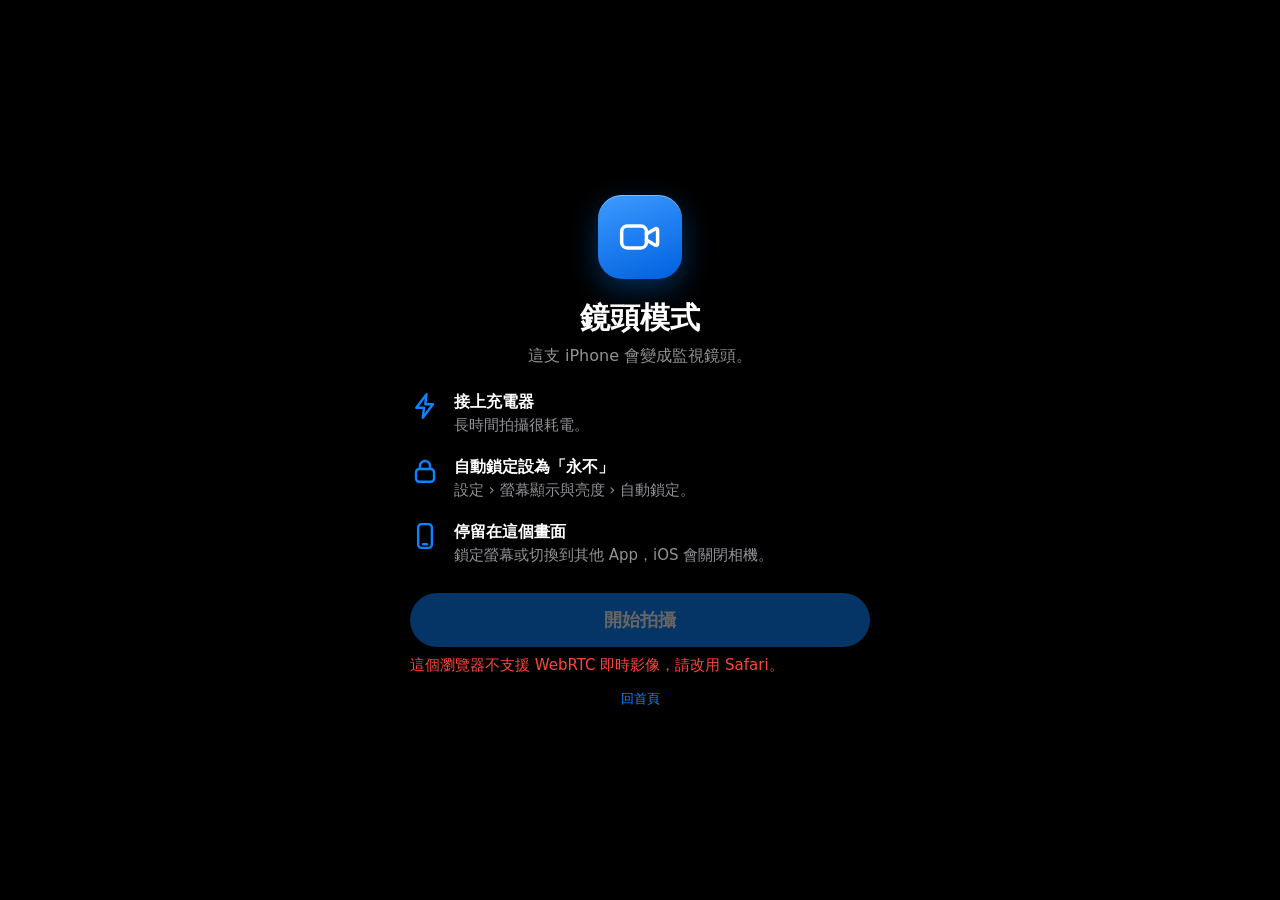
==== camera.html @ 13fc5b49 "介面改版：採用 iOS 27 Liquid Glass 設計語言（浮動玻璃按鈕列、底部單、分組清單、線條圖示） Co-Authored-By: Claude Opus 5.5 <noreply@ant" ====
<!DOCTYPE html>
<html lang="zh-Hant">
<head>
  <meta charset="utf-8">
  <meta name="viewport" content="width=device-width, initial-scale=1, viewport-fit=cover">
  <meta name="apple-mobile-web-app-capable" content="yes">
  <meta name="mobile-web-app-capable" content="yes">
  <meta name="apple-mobile-web-app-status-bar-style" content="black-translucent">
  <meta name="apple-mobile-web-app-title" content="監視鏡頭">
  <meta name="theme-color" content="#000000">
  <meta name="referrer" content="no-referrer">
  <link rel="apple-touch-icon" href="icons/icon-180.png">
  <link rel="icon" href="icons/icon-192.png">
  <link rel="manifest" href="manifest.webmanifest">
  <title>鏡頭｜家用監視器</title>
  <link rel="stylesheet" href="css/style.css?v=7">
</head>
<body class="page-camera theme-dark">
  <video id="preview" autoplay playsinline muted></video>

  <header class="topbar">
    <div class="chip glass" id="status"><span class="dot wait"></span><span id="statusText">準備中</span></div>
    <div class="chip glass" id="camName">鏡頭</div>
    <div class="chip glass" id="viewerCount" title="正在監看的裝置數"><svg class="ic"><use href="icons/sprite.svg?v=7#eye"/></svg><span id="viewerNum">0</span></div>
    <div class="chip glass hidden" id="pinChip" title="配對碼"><svg class="ic"><use href="icons/sprite.svg?v=7#key"/></svg><b id="pinText">----</b></div>
  </header>

  <nav class="dock glass" id="toolbar" aria-label="鏡頭控制">
    <button type="button" class="dock-btn" id="btnFlip" aria-label="切換前後鏡頭"><svg class="ic"><use href="icons/sprite.svg?v=7#flip"/></svg></button>
    <label class="dock-pill" for="selQuality">
      <select id="selQuality" aria-label="畫質">
        <option value="480">480p</option>
        <option value="720">720p</option>
        <option value="1080">1080p</option>
      </select>
    </label>
    <button type="button" class="dock-btn" id="btnMic" aria-label="麥克風"><svg class="ic"><use href="icons/sprite.svg?v=7#mic"/></svg></button>
    <button type="button" class="dock-btn" id="btnBlack" aria-label="黑畫面省電"><svg class="ic"><use href="icons/sprite.svg?v=7#moon"/></svg></button>
    <span class="dock-sep"></span>
    <button type="button" class="dock-btn" id="btnQR" aria-label="QR Code 與配對碼"><svg class="ic"><use href="icons/sprite.svg?v=7#qr"/></svg></button>
    <button type="button" class="dock-btn" id="btnSettings" aria-label="設定"><svg class="ic"><use href="icons/sprite.svg?v=7#gear"/></svg></button>
  </nav>

  <div id="blackout" class="blackout hidden">
    <div class="blackout-hint" id="blackoutHint">拍攝中<br>連點兩下回到畫面</div>
  </div>

  <!-- 開始畫面 -->
  <div id="startOverlay" class="overlay">
    <div class="card">
      <div class="hero-icon"><svg class="ic"><use href="icons/sprite.svg?v=7#cam"/></svg></div>
      <h1>鏡頭模式</h1>
      <p class="lead">這支 iPhone 會變成監視鏡頭。</p>
      <p id="joinNote" class="note hidden" style="text-align:center">你正在把這支手機加入一個已經建立的房間。</p>
      <ul class="features">
        <li><svg class="ic"><use href="icons/sprite.svg?v=7#bolt"/></svg><div><b>接上充電器</b><span>長時間拍攝很耗電。</span></div></li>
        <li><svg class="ic"><use href="icons/sprite.svg?v=7#lock"/></svg><div><b>自動鎖定設為「永不」</b><span>設定 › 螢幕顯示與亮度 › 自動鎖定。</span></div></li>
        <li><svg class="ic"><use href="icons/sprite.svg?v=7#phone"/></svg><div><b>停留在這個畫面</b><span>鎖定螢幕或切換到其他 App，iOS 會關閉相機。</span></div></li>
      </ul>
      <button type="button" class="primary cta" id="btnStart">開始拍攝</button>
      <p id="startError" class="error hidden"></p>
      <p class="small"><a href="index.html">回首頁</a></p>
    </div>
  </div>

  <!-- QR Code 視窗 -->
  <div id="qrModal" class="modal hidden" role="dialog" aria-modal="true" aria-labelledby="qrTitle">
    <div class="card">
      <div class="sheet-head">
        <h2 id="qrTitle">邀請裝置</h2>
        <button type="button" class="icon-btn" data-close aria-label="關閉"><svg class="ic" style="pointer-events:none"><use href="icons/sprite.svg?v=7#xmark"/></svg></button>
      </div>
      <div class="tabs">
        <button type="button" class="tab active" data-tab="view">監看</button>
        <button type="button" class="tab" data-tab="join">加入其他鏡頭</button>
      </div>
      <div class="qr" id="qrBox"></div>
      <p class="note" id="qrDesc"></p>
      <p class="note pin-note" id="pinNote"></p>
      <div class="row">
        <button type="button" id="btnCopy">複製連結</button>
        <button type="button" class="primary" data-close>完成</button>
      </div>
    </div>
  </div>

  <!-- 設定視窗 -->
  <div id="settingsModal" class="modal hidden" role="dialog" aria-modal="true" aria-labelledby="setTitle">
    <div class="card">
      <div class="sheet-head">
        <h2 id="setTitle">鏡頭設定</h2>
        <button type="button" class="icon-btn" data-close aria-label="關閉"><svg class="ic" style="pointer-events:none"><use href="icons/sprite.svg?v=7#xmark"/></svg></button>
      </div>
      <label class="field">鏡頭名稱
        <input type="text" id="inpName" maxlength="20" placeholder="例如：客廳、嬰兒房">
      </label>
      <p class="note">房間代號 <b id="roomCode">----</b>　·　位置 <b id="slotNo">-</b>　·　配對碼 <b id="pinText2">----</b></p>
      <p class="small">網路代碼：<b id="netCodes">偵測中…</b>（監看端找不到鏡頭時，可以比對兩邊是否有相同的代碼）</p>
      <div class="row">
        <button type="button" class="danger" id="btnNewRoom">建立新房間</button>
        <button type="button" class="primary" data-close>完成</button>
      </div>
      <p class="small">建立新房間會產生新的密鑰與配對碼，舊的 QR Code 與配對碼全部失效，監看端與其他鏡頭都需要重新加入。</p>
    </div>
  </div>

  <script src="vendor/peerjs.min.js?v=7"></script>
  <script src="vendor/qrcode.js?v=7"></script>
  <script src="js/config.js?v=7"></script>
  <script src="js/common.js?v=7"></script>
  <script src="js/camera.js?v=7"></script>
</body>
</html>
---- css/style.css ----
/* =========================================================
   家用監視器 — 介面樣式
   設計語言：iOS 27（WWDC 2026）改良版 Liquid Glass
   - 控制與導覽層使用半透明玻璃，浮在內容之上；內容層不加玻璃
   - 邊框清楚、陰影節制；玻璃不疊玻璃
   - 膠囊形按鈕、同心圓角、SF 字級
   ========================================================= */

/* ---------- 色彩與材質（淺色） ---------- */
:root {
  color-scheme: light dark;
  --blue: #007aff; --green: #34c759; --red: #ff3b30; --orange: #ff9500; --yellow: #ffcc00;
  --indigo: #5856d6; --teal: #30b0c7; --gray: #8e8e93;
  --bg: #f2f2f7;               /* systemGroupedBackground */
  --bg2: #ffffff;              /* secondarySystemGroupedBackground */
  --fill: rgba(120, 120, 128, .16);
  --fill2: rgba(120, 120, 128, .24);
  --label: #000000;
  --label2: rgba(60, 60, 67, .62);
  --label3: rgba(60, 60, 67, .32);
  --sep: rgba(60, 60, 67, .18);
  --glass: rgba(255, 255, 255, .62);
  --glass-strong: rgba(250, 250, 252, .86);
  --glass-edge: rgba(255, 255, 255, .78);
  --glass-line: rgba(0, 0, 0, .08);
  --glass-hi: rgba(255, 255, 255, .9);
  --shadow: 0 8px 28px rgba(0, 0, 0, .10);
  --scrim: rgba(0, 0, 0, .28);
  --safe-t: env(safe-area-inset-top, 0px);
  --safe-b: env(safe-area-inset-bottom, 0px);
  --safe-l: env(safe-area-inset-left, 0px);
  --safe-r: env(safe-area-inset-right, 0px);
  --font: -apple-system, BlinkMacSystemFont, "SF Pro Text", "SF Pro Display", "PingFang TC", "Heiti TC", "Microsoft JhengHei", system-ui, sans-serif;
}

/* ---------- 深色：首頁跟隨系統；監看與鏡頭固定深色 ---------- */
@media (prefers-color-scheme: dark) {
  :root {
    --blue: #0a84ff; --green: #30d158; --red: #ff453a; --orange: #ff9f0a; --yellow: #ffd60a;
    --indigo: #5e5ce6; --teal: #40c8e0;
    --bg: #000000; --bg2: #1c1c1e;
    --fill: rgba(120, 120, 128, .32); --fill2: rgba(120, 120, 128, .44);
    --label: #ffffff; --label2: rgba(235, 235, 245, .62); --label3: rgba(235, 235, 245, .3);
    --sep: rgba(84, 84, 88, .55);
    --glass: rgba(58, 58, 62, .52); --glass-strong: rgba(36, 36, 40, .88);
    --glass-edge: rgba(255, 255, 255, .2); --glass-line: rgba(255, 255, 255, .06); --glass-hi: rgba(255, 255, 255, .16);
    --shadow: 0 8px 28px rgba(0, 0, 0, .4); --scrim: rgba(0, 0, 0, .5);
  }
}
.theme-dark {
  color-scheme: dark;
  --blue: #0a84ff; --green: #30d158; --red: #ff453a; --orange: #ff9f0a; --yellow: #ffd60a;
  --indigo: #5e5ce6; --teal: #40c8e0;
  --bg: #000000; --bg2: #1c1c1e;
  --fill: rgba(120, 120, 128, .32); --fill2: rgba(120, 120, 128, .44);
  --label: #ffffff; --label2: rgba(235, 235, 245, .62); --label3: rgba(235, 235, 245, .3);
  --sep: rgba(84, 84, 88, .55);
  --glass: rgba(50, 50, 54, .5); --glass-strong: rgba(30, 30, 34, .9);
  --glass-edge: rgba(255, 255, 255, .2); --glass-line: rgba(255, 255, 255, .06); --glass-hi: rgba(255, 255, 255, .16);
  --shadow: 0 8px 28px rgba(0, 0, 0, .45); --scrim: rgba(0, 0, 0, .55);
}

/* ---------- 基礎 ---------- */
* { box-sizing: border-box; -webkit-tap-highlight-color: transparent; }
html, body { margin: 0; height: 100%; }
body {
  background: var(--bg); color: var(--label); font: 17px/1.42 var(--font);
  -webkit-font-smoothing: antialiased; -webkit-text-size-adjust: 100%; overflow: hidden;
  -webkit-user-select: none; user-select: none;
}
a { color: var(--blue); text-decoration: none; }
.hidden { display: none !important; }
.small { font-size: 13px; color: var(--label2); }
.note { font-size: 15px; color: var(--label2); margin: 8px 0; }
.error { font-size: 15px; color: var(--red); margin: 8px 0; }
.muted { color: var(--label2); }
.ic { width: 22px; height: 22px; flex: none; display: block; }
button svg, .btn svg { pointer-events: none; }
.vh { position: absolute; width: 1px; height: 1px; overflow: hidden; clip: rect(0 0 0 0); white-space: nowrap; }

/* ---------- 玻璃材質（只用在控制／導覽層） ---------- */
.glass {
  background: var(--glass);
  -webkit-backdrop-filter: blur(24px) saturate(185%); backdrop-filter: blur(24px) saturate(185%);
  border: 1px solid var(--glass-edge);
  box-shadow: inset 0 1px 0 var(--glass-hi), 0 0 0 .5px var(--glass-line), var(--shadow);
}

/* ---------- 按鈕 ---------- */
button, .btn {
  font: inherit; font-size: 17px; font-weight: 600; color: var(--blue);
  background: var(--fill); border: 0; border-radius: 999px; padding: 12px 20px; min-height: 48px;
  cursor: pointer; display: inline-flex; align-items: center; justify-content: center; gap: 8px;
  transition: transform .15s ease, opacity .15s ease, background-color .2s ease;
}
button:active, .btn:active { transform: scale(.96); opacity: .85; }
button:disabled { opacity: .4; }
button.primary { background: var(--blue); color: #fff; }
button.danger { background: color-mix(in srgb, var(--red) 15%, transparent); color: var(--red); }
.icon-btn { width: 44px; height: 44px; min-height: 44px; padding: 0; border-radius: 50%; color: var(--label); }
.row { display: flex; gap: 10px; margin-top: 18px; flex-wrap: wrap; }
.row > button { flex: 1 1 0; }

/* ---------- 狀態膠囊 ---------- */
.chip {
  display: inline-flex; align-items: center; gap: 7px; height: 36px; padding: 0 14px; border-radius: 999px;
  font-size: 14px; font-weight: 600; color: var(--label); white-space: nowrap; max-width: 64vw; overflow: hidden; text-overflow: ellipsis;
}
.chip .ic { width: 17px; height: 17px; }
.dot { width: 8px; height: 8px; border-radius: 50%; background: var(--gray); flex: none; }
.dot.ok { background: var(--green); box-shadow: 0 0 0 3px color-mix(in srgb, var(--green) 25%, transparent); }
.dot.wait { background: var(--orange); animation: pulse 1.3s ease-in-out infinite; }
.dot.err { background: var(--red); }
@keyframes pulse { 50% { opacity: .35; } }
.chip.warn { color: var(--orange); }
.chip.warn::after { content: '!'; font-weight: 800; margin-left: 2px; }

/* ---------- 底部浮動玻璃按鈕列（Dock） ---------- */
.dock {
  position: fixed; left: 50%; transform: translateX(-50%); bottom: calc(14px + var(--safe-b)); z-index: 20;
  display: flex; align-items: center; gap: 4px; padding: 6px; border-radius: 999px; max-width: calc(100vw - 24px);
}
.dock-btn {
  position: relative; width: 52px; height: 52px; min-height: 52px; padding: 0; border-radius: 50%;
  background: transparent; color: var(--label);
}
.dock-btn .ic { width: 24px; height: 24px; }
.dock-btn:active { background: var(--fill); }
.dock-btn.off { color: var(--label2); }
.dock-btn.alert { color: var(--red); }
.dock-sep { width: 1px; height: 26px; background: var(--sep); margin: 0 2px; flex: none; }
.dock-pill {
  height: 40px; min-width: 64px; padding: 0 12px; margin: 0 2px; border-radius: 999px; background: var(--fill);
  display: inline-flex; align-items: center; justify-content: center; position: relative;
}
.dock-pill select {
  font: inherit; font-size: 15px; font-weight: 700; color: var(--label); background: transparent; border: 0;
  -webkit-appearance: none; appearance: none; text-align: center; text-align-last: center; padding: 0; outline: none;
}
.badge {
  position: absolute; top: 4px; right: 2px; min-width: 18px; height: 18px; padding: 0 5px; border-radius: 9px;
  background: var(--red); color: #fff; font-size: 11px; font-weight: 700; line-height: 18px; text-align: center;
}

/* ---------- 底部單（Sheet）／視窗 ---------- */
.modal {
  position: fixed; inset: 0; z-index: 60; display: flex; align-items: flex-end; justify-content: center;
  background: var(--scrim); animation: fade .2s ease;
}
.modal > .card {
  width: 100%; max-width: 520px; max-height: calc(100% - var(--safe-t) - 24px); overflow-y: auto;
  background: var(--glass-strong);
  -webkit-backdrop-filter: blur(30px) saturate(180%); backdrop-filter: blur(30px) saturate(180%);
  border: 1px solid var(--glass-edge); border-bottom: 0;
  border-radius: 32px 32px 0 0; padding: 10px 22px calc(22px + var(--safe-b));
  box-shadow: inset 0 1px 0 var(--glass-hi), 0 -10px 40px rgba(0, 0, 0, .18);
  animation: rise .32s cubic-bezier(.2, .9, .3, 1); -webkit-user-select: text; user-select: text;
}
.modal > .card::before {
  content: ''; display: block; width: 38px; height: 5px; border-radius: 3px; background: var(--label3); margin: 0 auto 14px;
}
@media (min-width: 640px) {
  .modal { align-items: center; }
  .modal > .card { border-radius: 32px; border-bottom: 1px solid var(--glass-edge); padding-bottom: 22px; }
  .modal > .card::before { display: none; }
}
@keyframes rise { from { transform: translateY(40px); opacity: 0; } }
@keyframes fade { from { opacity: 0; } }
.card h2, .sheet-title { font-size: 22px; font-weight: 700; letter-spacing: .2px; margin: 4px 0 14px; }
.sheet-head { display: flex; align-items: center; justify-content: space-between; gap: 12px; margin-bottom: 6px; }
.sheet-head h2 { margin: 0; }

/* 分段控制（Segmented control） */
.tabs { display: flex; padding: 3px; gap: 2px; background: var(--fill); border-radius: 999px; margin-bottom: 16px; }
.tab { flex: 1; min-height: 38px; padding: 6px 10px; font-size: 15px; font-weight: 600; color: var(--label); background: transparent; }
.tab .ic { width: 18px; height: 18px; }
.tab.active { background: var(--bg2); box-shadow: 0 2px 8px rgba(0, 0, 0, .14); }
.theme-dark .tab.active { background: #636366; }

.qr { background: #fff; border-radius: 24px; padding: 12px; margin: 0 auto; width: min(100%, 280px); aspect-ratio: 1; }
.qr svg { width: 100%; height: 100%; display: block; }
.pin-note { color: var(--orange); font-weight: 600; }

/* 表單：文字欄位、iOS 開關、滑桿 */
.field { display: block; margin: 14px 0; font-size: 15px; color: var(--label2); }
.field input[type=text] {
  display: block; width: 100%; margin-top: 8px; font: inherit; font-size: 17px; color: var(--label);
  background: var(--fill); border: 0; border-radius: 14px; padding: 13px 16px; outline: none;
}
.field input[type=text]:focus { box-shadow: 0 0 0 2px var(--blue); }
.switch {
  display: flex; align-items: center; justify-content: space-between; gap: 12px; padding: 12px 0;
  font-size: 17px; border-bottom: .5px solid var(--sep);
}
.switch input {
  -webkit-appearance: none; appearance: none; width: 51px; height: 31px; border-radius: 999px; margin: 0;
  background: var(--fill2); position: relative; flex: none; transition: background .2s ease; order: 2;
}
.switch input::after {
  content: ''; position: absolute; top: 2px; left: 2px; width: 27px; height: 27px; border-radius: 50%;
  background: #fff; box-shadow: 0 2px 6px rgba(0, 0, 0, .25); transition: transform .22s cubic-bezier(.3, .9, .3, 1);
}
.switch input:checked { background: var(--green); }
.switch input:checked::after { transform: translateX(20px); }
input[type=range] { -webkit-appearance: none; appearance: none; width: 100%; height: 30px; background: transparent; margin-top: 6px; }
input[type=range]::-webkit-slider-runnable-track { height: 4px; border-radius: 2px; background: var(--fill2); }
input[type=range]::-webkit-slider-thumb {
  -webkit-appearance: none; width: 28px; height: 28px; border-radius: 50%; background: #fff; margin-top: -12px;
  box-shadow: 0 2px 8px rgba(0, 0, 0, .3), 0 0 0 .5px rgba(0, 0, 0, .06);
}
.range-labels { display: flex; justify-content: space-between; font-size: 12px; color: var(--label2); }

/* 提示訊息（玻璃） */
.toast {
  position: fixed; left: 50%; top: calc(64px + var(--safe-t)); transform: translate(-50%, -14px) scale(.96); opacity: 0;
  max-width: calc(100vw - 32px); padding: 11px 18px; border-radius: 999px; z-index: 100; pointer-events: none;
  font-size: 15px; font-weight: 600; color: var(--label); text-align: center;
  background: var(--glass-strong); -webkit-backdrop-filter: blur(24px) saturate(180%); backdrop-filter: blur(24px) saturate(180%);
  border: 1px solid var(--glass-edge); box-shadow: inset 0 1px 0 var(--glass-hi), var(--shadow);
  transition: opacity .25s ease, transform .3s cubic-bezier(.2, .9, .3, 1);
}
.toast.show { opacity: 1; transform: translate(-50%, 0) scale(1); }

.spinner { width: 34px; height: 34px; border-radius: 50%; border: 3px solid var(--fill2); border-top-color: var(--label2); animation: spin .9s linear infinite; }
.small-spinner { width: 20px; height: 20px; border-width: 2.5px; flex: none; }
@keyframes spin { to { transform: rotate(360deg); } }

/* ---------- 開始畫面（全螢幕歡迎頁） ---------- */
.overlay {
  position: fixed; inset: 0; z-index: 50; overflow-y: auto; background: var(--bg);
  display: flex; flex-direction: column; align-items: center;
  padding: calc(40px + var(--safe-t)) 24px calc(24px + var(--safe-b));
}
.overlay > .card { width: 100%; max-width: 460px; margin: auto 0; -webkit-user-select: text; user-select: text; }
.hero-icon {
  width: 84px; height: 84px; border-radius: 24px; margin: 0 auto 18px; display: flex; align-items: center; justify-content: center;
  color: #fff; background: linear-gradient(160deg, #3d9bff, #0060df);
  box-shadow: inset 0 1px 0 rgba(255, 255, 255, .35), 0 10px 30px color-mix(in srgb, var(--blue) 35%, transparent);
}
.hero-icon.green { background: linear-gradient(160deg, #4cd97b, #1fa34a); box-shadow: inset 0 1px 0 rgba(255, 255, 255, .35), 0 10px 30px color-mix(in srgb, var(--green) 35%, transparent); }
.hero-icon .ic { width: 44px; height: 44px; }
.overlay h1 { font-size: 30px; font-weight: 800; text-align: center; margin: 0 0 6px; letter-spacing: .2px; }
.overlay .lead { text-align: center; color: var(--label2); font-size: 16px; margin: 0 0 22px; }
.features { list-style: none; padding: 0; margin: 0 0 26px; display: grid; gap: 18px; }
.features li { display: flex; gap: 14px; align-items: flex-start; font-size: 16px; line-height: 1.45; }
.features .ic { width: 30px; height: 30px; color: var(--blue); margin-top: 1px; }
.features b { display: block; font-size: 16px; }
.features span { color: var(--label2); font-size: 15px; }
.cta { width: 100%; min-height: 54px; font-size: 18px; }
.overlay .small { text-align: center; margin-top: 14px; }

/* ---------- 首頁（分組清單） ---------- */
.page-home { overflow-y: auto; }
.home { max-width: 620px; margin: 0 auto; padding: calc(28px + var(--safe-t)) calc(18px + var(--safe-r)) calc(36px + var(--safe-b)) calc(18px + var(--safe-l)); }
.hero { text-align: center; margin: 10px 0 26px; }
.app-icon {
  width: 92px; height: 92px; border-radius: 26px; margin: 0 auto 16px; display: flex; align-items: center; justify-content: center;
  color: #fff; background: linear-gradient(160deg, #3d9bff 0%, #0060df 100%);
  box-shadow: inset 0 1px 0 rgba(255, 255, 255, .4), 0 12px 32px color-mix(in srgb, var(--blue) 30%, transparent);
}
.app-icon .ic { width: 50px; height: 50px; }
.hero h1 { font-size: 34px; font-weight: 800; letter-spacing: .3px; margin: 0 0 8px; }
.hero p { font-size: 16px; color: var(--label2); margin: 0 auto; max-width: 30em; }
.group { margin: 0 0 28px; }
.group-title { font-size: 13px; font-weight: 600; color: var(--label2); text-transform: uppercase; letter-spacing: .4px; margin: 0 16px 8px; }
.list { background: var(--bg2); border-radius: 26px; overflow: hidden; }
.list-row {
  display: flex; align-items: center; gap: 14px; width: 100%; min-height: 64px; padding: 12px 16px; margin: 0;
  background: transparent; border: 0; border-radius: 0; color: var(--label); text-align: left; font: inherit; font-weight: 400;
  position: relative; justify-content: flex-start;
}
.list-row + .list-row::before { content: ''; position: absolute; top: 0; right: 0; left: 62px; height: .5px; background: var(--sep); }
.list-row:active { transform: none; opacity: 1; background: var(--fill); }
.row-icon { width: 34px; height: 34px; border-radius: 10px; display: flex; align-items: center; justify-content: center; color: #fff; flex: none; }
.row-icon .ic { width: 21px; height: 21px; }
.row-icon.blue { background: var(--blue); } .row-icon.green { background: var(--green); } .row-icon.orange { background: var(--orange); }
.row-icon.indigo { background: var(--indigo); } .row-icon.red { background: var(--red); } .row-icon.teal { background: var(--teal); }
.row-icon.gray { background: var(--gray); }
.row-text { flex: 1; min-width: 0; display: flex; flex-direction: column; gap: 2px; }
.row-text b { font-size: 17px; font-weight: 600; }
.row-text small { font-size: 14px; color: var(--label2); line-height: 1.35; }
.chev { width: 16px; height: 16px; color: var(--label3); flex: none; }
.step { width: 26px; height: 26px; border-radius: 50%; background: var(--fill); color: var(--label); font-size: 14px; font-weight: 700; display: flex; align-items: center; justify-content: center; flex: none; }
.list-row.static { min-height: 54px; align-items: flex-start; }
.list-row.static .row-text { font-size: 15px; line-height: 1.45; }
.list-row.static .row-icon, .list-row.static .step { margin-top: 1px; }
.footnote { text-align: center; font-size: 13px; color: var(--label2); margin: 6px 16px 0; }

/* 加入監看 */
.join-status { display: flex; align-items: center; gap: 10px; min-height: 32px; }
#joinStatus { margin: 4px 0; font-size: 15px; color: var(--label2); white-space: pre-line; }
.room-list { background: var(--fill); border-radius: 22px; overflow: hidden; margin: 12px 0 0; }
.room-list:empty { display: none; }
.room {
  display: flex; align-items: center; gap: 14px; width: 100%; padding: 14px 16px; min-height: 64px; border-radius: 0;
  background: transparent; color: var(--label); text-align: left; font-weight: 400; justify-content: flex-start; position: relative;
}
.room + .room::before { content: ''; position: absolute; top: 0; left: 64px; right: 0; height: .5px; background: var(--sep); }
.room .row-text b { font-size: 17px; }
.pin-input {
  display: block; width: 100%; margin: 14px 0 4px; text-align: center; font: 700 40px/1.2 var(--font); letter-spacing: 18px; text-indent: 18px;
  font-variant-numeric: tabular-nums; color: var(--label); background: var(--fill); border: 0; border-radius: 20px; padding: 14px; outline: none;
}
.pin-input:focus { box-shadow: 0 0 0 2px var(--blue); }

/* ---------- 鏡頭端 ---------- */
.page-camera { background: #000; }
#preview { position: fixed; inset: 0; width: 100%; height: 100%; object-fit: contain; background: #000; }
#preview.mirror { transform: scaleX(-1); }
.topbar {
  position: fixed; z-index: 10; top: calc(10px + var(--safe-t)); left: calc(12px + var(--safe-l)); right: calc(12px + var(--safe-r));
  display: flex; gap: 8px; flex-wrap: wrap;
}
.blackout { position: fixed; inset: 0; background: #000; z-index: 40; display: flex; align-items: center; justify-content: center; }
.blackout-hint { color: #8e8e93; text-align: center; font-size: 15px; opacity: 0; transition: opacity .3s; }
.blackout-hint.show { opacity: 1; }

/* ---------- 監看端 ---------- */
.page-viewer { background: #000; }
.vtop {
  position: fixed; z-index: 20; top: calc(10px + var(--safe-t)); left: calc(12px + var(--safe-l)); right: calc(12px + var(--safe-r));
  display: flex; align-items: center; justify-content: space-between; gap: 8px; pointer-events: none;
}
.vtop > * { pointer-events: auto; }
.grid {
  position: fixed; inset: 0; display: grid; gap: 6px;
  padding: calc(56px + var(--safe-t)) calc(8px + var(--safe-r)) calc(86px + var(--safe-b)) calc(8px + var(--safe-l));
  grid-template-columns: 1fr; grid-auto-rows: 1fr;
}
.grid[data-count="0"] { display: none; }
.grid[data-count="3"], .grid[data-count="4"], .grid[data-count="5"], .grid[data-count="6"] { grid-template-columns: 1fr 1fr; }
@media (orientation: landscape) {
  .grid[data-count="2"] { grid-template-columns: 1fr 1fr; }
  .grid[data-count="5"], .grid[data-count="6"] { grid-template-columns: 1fr 1fr 1fr; }
}
.grid.has-focus { grid-template-columns: 1fr !important; }
/* 放大單一鏡頭時，其他畫面只是看不見，仍持續解碼，移動偵測照常運作 */
.grid.has-focus .tile:not(.focus) { position: fixed; left: 0; top: 0; width: 160px; height: 90px; opacity: 0; pointer-events: none; z-index: -1; }
.tile { position: relative; min-height: 0; border-radius: 24px; overflow: hidden; background: #111113; }
.tile::after { content: ''; position: absolute; inset: 0; border-radius: inherit; border: 3px solid transparent; pointer-events: none; transition: border-color .2s; }
.tile video { position: absolute; inset: 0; width: 100%; height: 100%; object-fit: contain; background: #000; }
.tile-label {
  position: absolute; left: 10px; top: 10px; height: 32px; padding: 0 12px; gap: 7px; font-size: 14px; max-width: calc(100% - 20px);
}
.tile-label .name { overflow: hidden; text-overflow: ellipsis; }
.tile-label .mic { display: inline-flex; color: var(--orange); }
.tile-label .mic .ic { width: 16px; height: 16px; }
.tile.live .tile-label .dot { background: var(--green); }
.tile.offline .tile-label .dot { background: var(--red); }
.tile.connecting .tile-label .dot { background: var(--orange); animation: pulse 1.3s infinite; }
.tile-state { position: absolute; inset: 0; display: flex; align-items: center; justify-content: center; color: var(--label2); font-size: 15px; pointer-events: none; }
.tile-audio { position: absolute; right: 10px; bottom: 10px; width: 46px; height: 46px; min-height: 46px; padding: 0; border-radius: 50%; color: var(--label); }
.tile-audio .ic { width: 22px; height: 22px; }
.tile-audio.on { color: #fff; background: var(--blue); border-color: transparent; }
.tile.motion::after { border-color: var(--red); animation: alarm .55s ease-in-out infinite; }
@keyframes alarm { 50% { border-color: color-mix(in srgb, var(--red) 25%, transparent); } }
.empty {
  position: fixed; inset: 0; display: flex; flex-direction: column; align-items: center; justify-content: center; gap: 4px;
  text-align: center; padding: 24px; color: var(--label2);
}
.empty p { margin: 8px 0 0; font-size: 17px; color: var(--label); font-weight: 600; }
.empty .small { max-width: 22em; }
.log { list-style: none; padding: 0; margin: 0; max-height: 50vh; overflow-y: auto; background: var(--fill); border-radius: 20px; }
.log li { display: flex; align-items: center; gap: 12px; padding: 12px 16px; font-size: 16px; position: relative; }
.log li + li::before { content: ''; position: absolute; top: 0; left: 16px; right: 0; height: .5px; background: var(--sep); }
.log .time { font-variant-numeric: tabular-nums; font-weight: 700; color: var(--orange); }
.log li.muted { color: var(--label2); justify-content: center; }
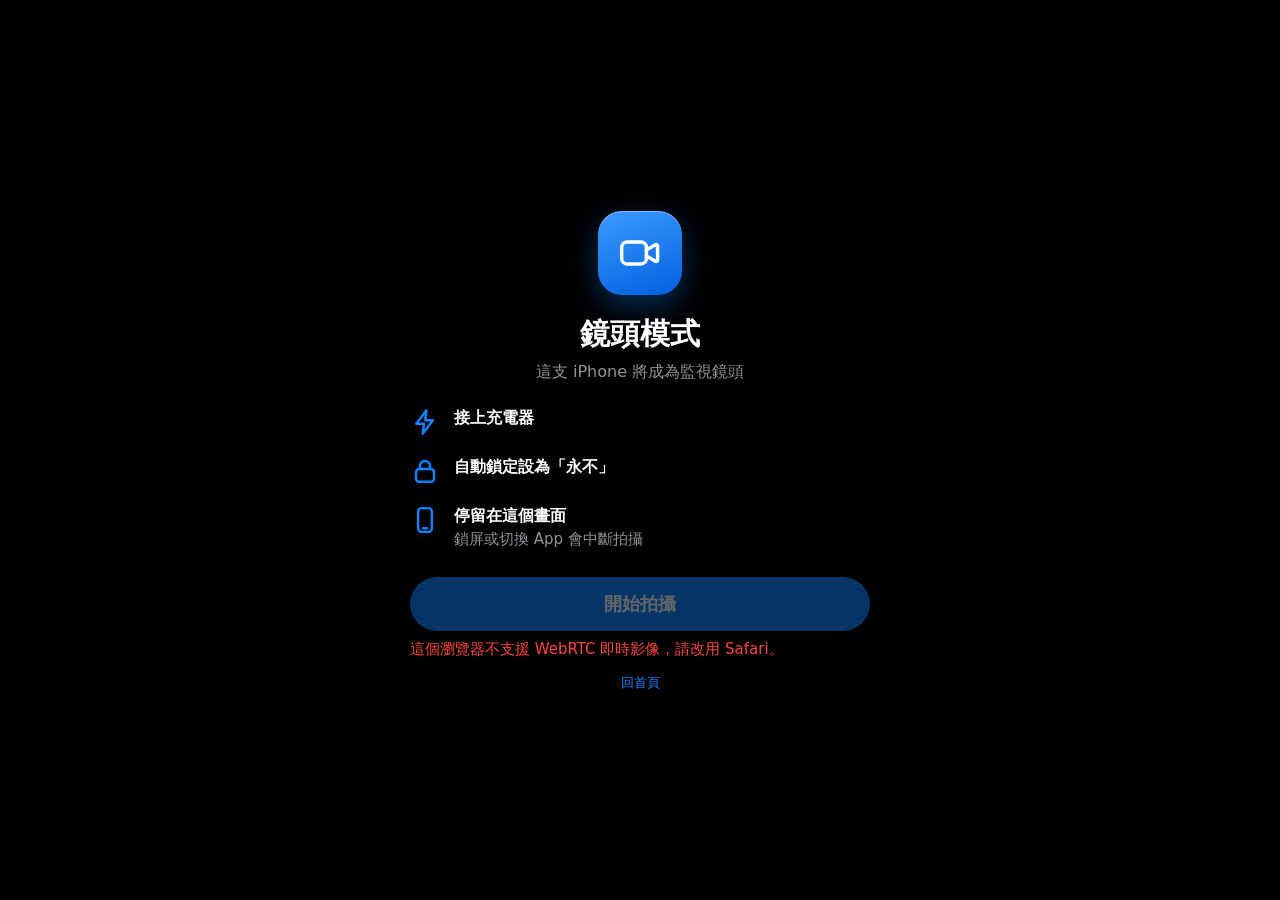
==== commit 639d0eca: "精簡所有說明文字 Co-Authored-By: Claude Opus 5.5 <noreply@anthropic.com> Claude-Session: https://claude.ai/c" ====
--- a/camera.html
+++ b/camera.html
@@ -13,7 +13,7 @@
   <link rel="icon" href="icons/icon-192.png">
   <link rel="manifest" href="manifest.webmanifest">
   <title>鏡頭｜家用監視器</title>
-  <link rel="stylesheet" href="css/style.css?v=7">
+  <link rel="stylesheet" href="css/style.css?v=8">
 </head>
 <body class="page-camera theme-dark">
   <video id="preview" autoplay playsinline muted></video>
@@ -21,12 +21,12 @@
   <header class="topbar">
     <div class="chip glass" id="status"><span class="dot wait"></span><span id="statusText">準備中</span></div>
     <div class="chip glass" id="camName">鏡頭</div>
-    <div class="chip glass" id="viewerCount" title="正在監看的裝置數"><svg class="ic"><use href="icons/sprite.svg?v=7#eye"/></svg><span id="viewerNum">0</span></div>
-    <div class="chip glass hidden" id="pinChip" title="配對碼"><svg class="ic"><use href="icons/sprite.svg?v=7#key"/></svg><b id="pinText">----</b></div>
+    <div class="chip glass" id="viewerCount" title="正在監看的裝置數"><svg class="ic"><use href="icons/sprite.svg?v=8#eye"/></svg><span id="viewerNum">0</span></div>
+    <div class="chip glass hidden" id="pinChip" title="配對碼"><svg class="ic"><use href="icons/sprite.svg?v=8#key"/></svg><b id="pinText">----</b></div>
   </header>
 
   <nav class="dock glass" id="toolbar" aria-label="鏡頭控制">
-    <button type="button" class="dock-btn" id="btnFlip" aria-label="切換前後鏡頭"><svg class="ic"><use href="icons/sprite.svg?v=7#flip"/></svg></button>
+    <button type="button" class="dock-btn" id="btnFlip" aria-label="切換前後鏡頭"><svg class="ic"><use href="icons/sprite.svg?v=8#flip"/></svg></button>
     <label class="dock-pill" for="selQuality">
       <select id="selQuality" aria-label="畫質">
         <option value="480">480p</option>
@@ -34,11 +34,11 @@
         <option value="1080">1080p</option>
       </select>
     </label>
-    <button type="button" class="dock-btn" id="btnMic" aria-label="麥克風"><svg class="ic"><use href="icons/sprite.svg?v=7#mic"/></svg></button>
-    <button type="button" class="dock-btn" id="btnBlack" aria-label="黑畫面省電"><svg class="ic"><use href="icons/sprite.svg?v=7#moon"/></svg></button>
+    <button type="button" class="dock-btn" id="btnMic" aria-label="麥克風"><svg class="ic"><use href="icons/sprite.svg?v=8#mic"/></svg></button>
+    <button type="button" class="dock-btn" id="btnBlack" aria-label="黑畫面省電"><svg class="ic"><use href="icons/sprite.svg?v=8#moon"/></svg></button>
     <span class="dock-sep"></span>
-    <button type="button" class="dock-btn" id="btnQR" aria-label="QR Code 與配對碼"><svg class="ic"><use href="icons/sprite.svg?v=7#qr"/></svg></button>
-    <button type="button" class="dock-btn" id="btnSettings" aria-label="設定"><svg class="ic"><use href="icons/sprite.svg?v=7#gear"/></svg></button>
+    <button type="button" class="dock-btn" id="btnQR" aria-label="QR Code 與配對碼"><svg class="ic"><use href="icons/sprite.svg?v=8#qr"/></svg></button>
+    <button type="button" class="dock-btn" id="btnSettings" aria-label="設定"><svg class="ic"><use href="icons/sprite.svg?v=8#gear"/></svg></button>
   </nav>
 
   <div id="blackout" class="blackout hidden">
@@ -48,14 +48,14 @@
   <!-- 開始畫面 -->
   <div id="startOverlay" class="overlay">
     <div class="card">
-      <div class="hero-icon"><svg class="ic"><use href="icons/sprite.svg?v=7#cam"/></svg></div>
+      <div class="hero-icon"><svg class="ic"><use href="icons/sprite.svg?v=8#cam"/></svg></div>
       <h1>鏡頭模式</h1>
-      <p class="lead">這支 iPhone 會變成監視鏡頭。</p>
-      <p id="joinNote" class="note hidden" style="text-align:center">你正在把這支手機加入一個已經建立的房間。</p>
+      <p class="lead">這支 iPhone 將成為監視鏡頭</p>
+      <p id="joinNote" class="note hidden" style="text-align:center">加入既有的房間</p>
       <ul class="features">
-        <li><svg class="ic"><use href="icons/sprite.svg?v=7#bolt"/></svg><div><b>接上充電器</b><span>長時間拍攝很耗電。</span></div></li>
-        <li><svg class="ic"><use href="icons/sprite.svg?v=7#lock"/></svg><div><b>自動鎖定設為「永不」</b><span>設定 › 螢幕顯示與亮度 › 自動鎖定。</span></div></li>
-        <li><svg class="ic"><use href="icons/sprite.svg?v=7#phone"/></svg><div><b>停留在這個畫面</b><span>鎖定螢幕或切換到其他 App，iOS 會關閉相機。</span></div></li>
+        <li><svg class="ic"><use href="icons/sprite.svg?v=8#bolt"/></svg><div><b>接上充電器</b></div></li>
+        <li><svg class="ic"><use href="icons/sprite.svg?v=8#lock"/></svg><div><b>自動鎖定設為「永不」</b></div></li>
+        <li><svg class="ic"><use href="icons/sprite.svg?v=8#phone"/></svg><div><b>停留在這個畫面</b><span>鎖屏或切換 App 會中斷拍攝</span></div></li>
       </ul>
       <button type="button" class="primary cta" id="btnStart">開始拍攝</button>
       <p id="startError" class="error hidden"></p>
@@ -68,7 +68,7 @@
     <div class="card">
       <div class="sheet-head">
         <h2 id="qrTitle">邀請裝置</h2>
-        <button type="button" class="icon-btn" data-close aria-label="關閉"><svg class="ic" style="pointer-events:none"><use href="icons/sprite.svg?v=7#xmark"/></svg></button>
+        <button type="button" class="icon-btn" data-close aria-label="關閉"><svg class="ic" style="pointer-events:none"><use href="icons/sprite.svg?v=8#xmark"/></svg></button>
       </div>
       <div class="tabs">
         <button type="button" class="tab active" data-tab="view">監看</button>
@@ -89,25 +89,25 @@
     <div class="card">
       <div class="sheet-head">
         <h2 id="setTitle">鏡頭設定</h2>
-        <button type="button" class="icon-btn" data-close aria-label="關閉"><svg class="ic" style="pointer-events:none"><use href="icons/sprite.svg?v=7#xmark"/></svg></button>
+        <button type="button" class="icon-btn" data-close aria-label="關閉"><svg class="ic" style="pointer-events:none"><use href="icons/sprite.svg?v=8#xmark"/></svg></button>
       </div>
       <label class="field">鏡頭名稱
         <input type="text" id="inpName" maxlength="20" placeholder="例如：客廳、嬰兒房">
       </label>
       <p class="note">房間代號 <b id="roomCode">----</b>　·　位置 <b id="slotNo">-</b>　·　配對碼 <b id="pinText2">----</b></p>
-      <p class="small">網路代碼：<b id="netCodes">偵測中…</b>（監看端找不到鏡頭時，可以比對兩邊是否有相同的代碼）</p>
+      <p class="small">網路代碼 <b id="netCodes">偵測中…</b></p>
       <div class="row">
         <button type="button" class="danger" id="btnNewRoom">建立新房間</button>
         <button type="button" class="primary" data-close>完成</button>
       </div>
-      <p class="small">建立新房間會產生新的密鑰與配對碼，舊的 QR Code 與配對碼全部失效，監看端與其他鏡頭都需要重新加入。</p>
+      <p class="small">建立新房間後，所有裝置需重新加入。</p>
     </div>
   </div>
 
-  <script src="vendor/peerjs.min.js?v=7"></script>
-  <script src="vendor/qrcode.js?v=7"></script>
-  <script src="js/config.js?v=7"></script>
-  <script src="js/common.js?v=7"></script>
-  <script src="js/camera.js?v=7"></script>
+  <script src="vendor/peerjs.min.js?v=8"></script>
+  <script src="vendor/qrcode.js?v=8"></script>
+  <script src="js/config.js?v=8"></script>
+  <script src="js/common.js?v=8"></script>
+  <script src="js/camera.js?v=8"></script>
 </body>
 </html>
